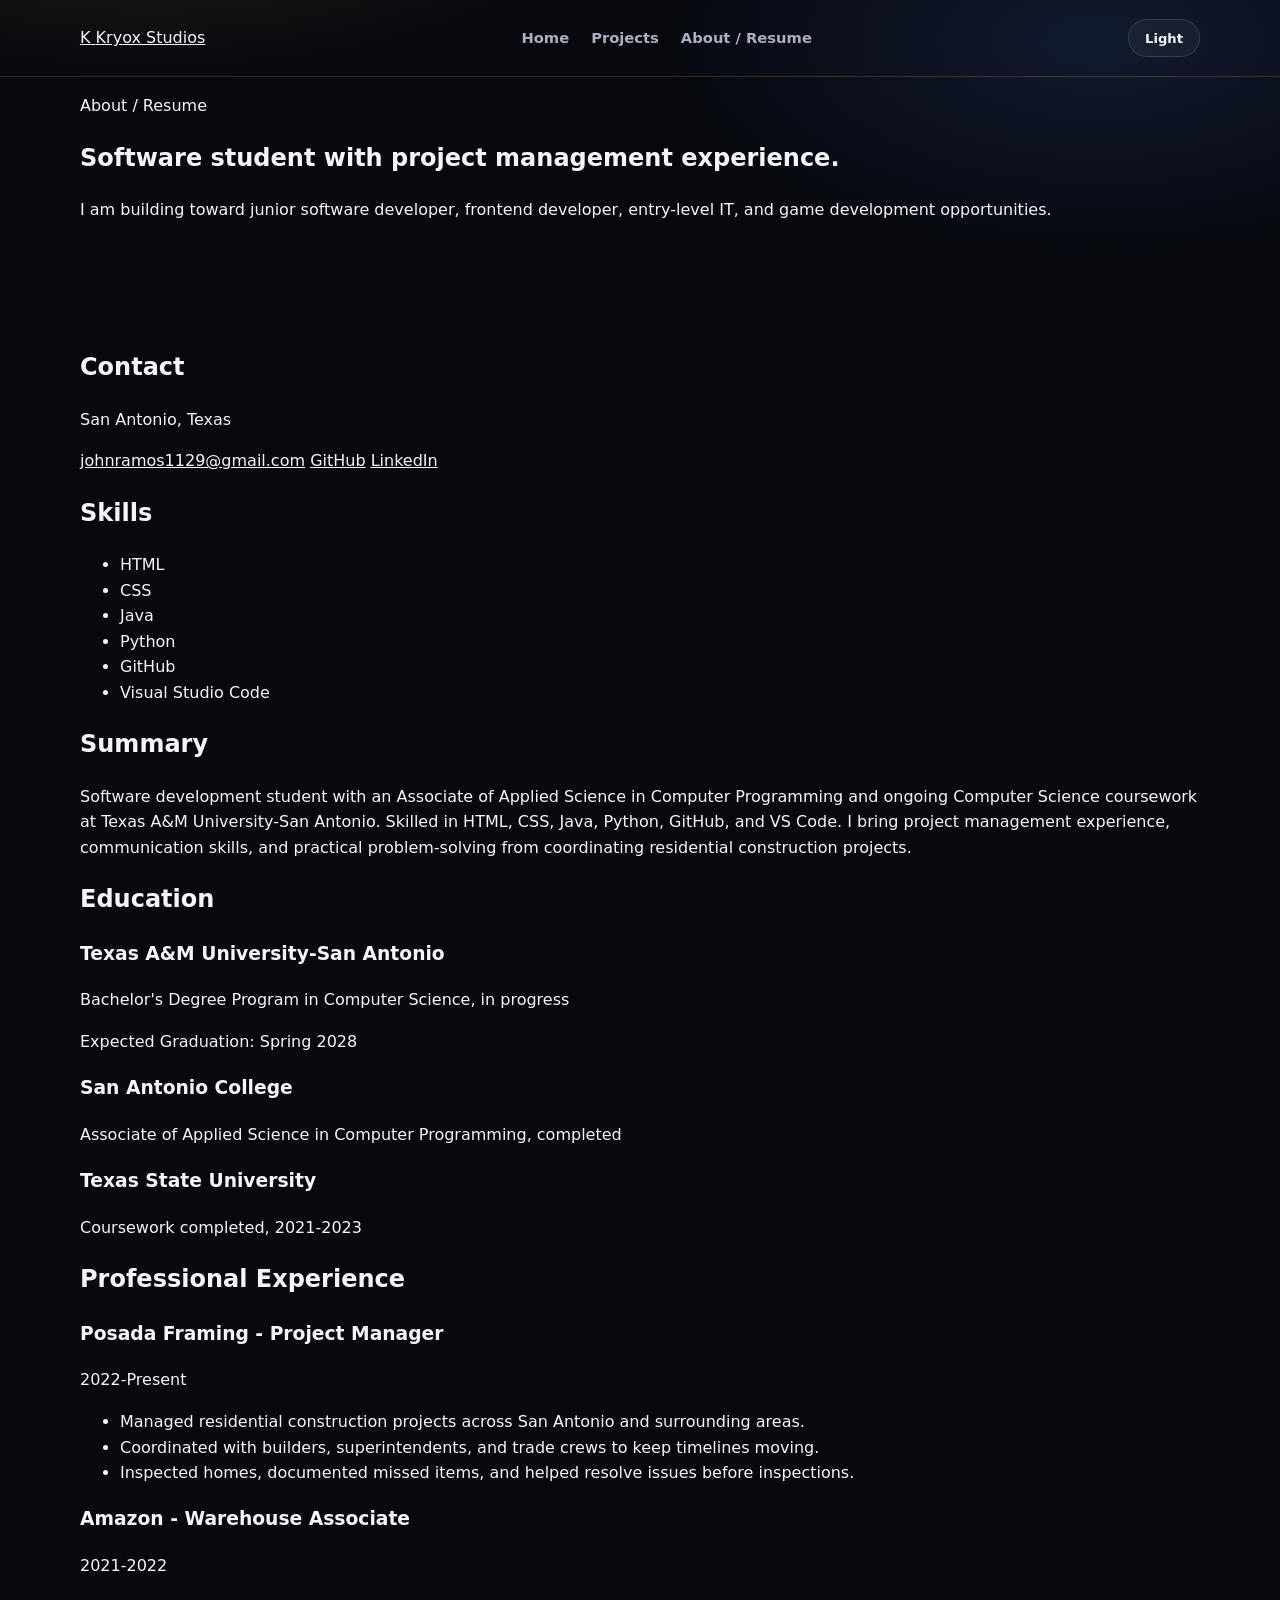
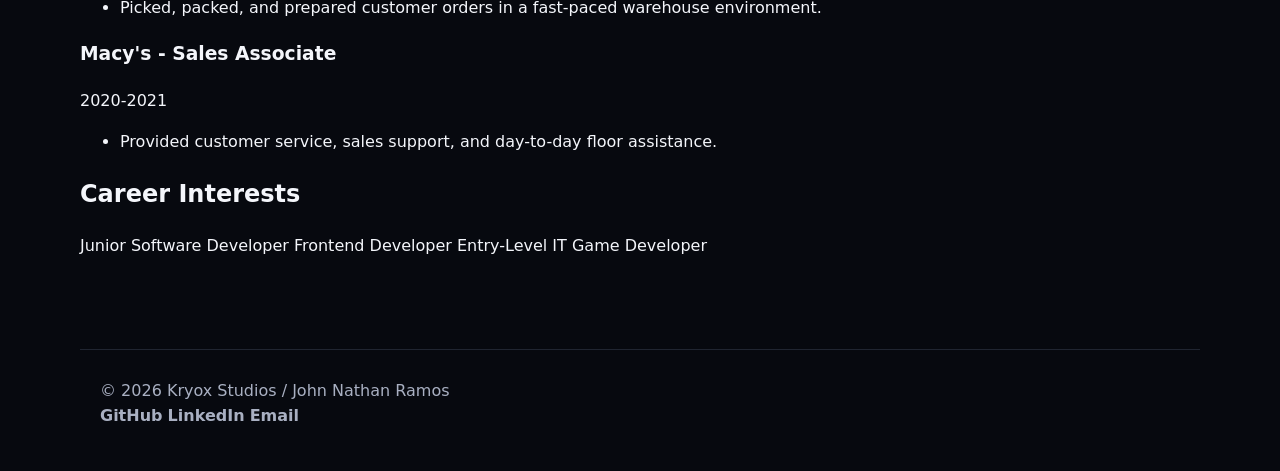
==== about.html @ 295abfc6 "Add Kryox about resume page" ====
<!DOCTYPE html>
<html lang="en">
<head>
  <meta charset="UTF-8" />
  <meta name="viewport" content="width=device-width, initial-scale=1.0" />
  <title>Kryox Studios | About / Resume</title>
  <meta
    name="description"
    content="About and resume page for John Nathan Ramos, including education, skills, projects, and professional experience."
  />
  <link rel="stylesheet" href="styles.css" />
</head>

<body>
  <header class="site-header">
    <nav class="nav" aria-label="Primary navigation">
      <a class="brand" href="index.html">
        <span class="brand-mark">K</span>
        <span>Kryox Studios</span>
      </a>

      <div class="nav-links">
        <a href="index.html">Home</a>
        <a href="projects.html">Projects</a>
        <a class="active" href="about.html">About / Resume</a>
      </div>

      <button class="theme-toggle" id="themeToggle" type="button" aria-label="Switch to light theme">
        <span id="themeLabel">Light</span>
      </button>
    </nav>
  </header>

  <main>
    <section class="page-hero">
      <div class="container narrow">
        <p class="eyebrow">About / Resume</p>
        <h1>Software student with project management experience.</h1>
        <p class="lead">
          I am building toward junior software developer, frontend developer, entry-level IT,
          and game development opportunities.
        </p>
      </div>
    </section>

    <section class="section">
      <div class="container resume-layout">
        <aside class="resume-side">
          <div class="resume-card">
            <h2>Contact</h2>
            <p>San Antonio, Texas</p>
            <a href="mailto:johnramos1129@gmail.com">johnramos1129@gmail.com</a>
            <a href="https://github.com/NathanR33333" target="_blank" rel="noreferrer">GitHub</a>
            <a href="https://www.linkedin.com/in/johnramos1927/" target="_blank" rel="noreferrer">LinkedIn</a>
          </div>

          <div class="resume-card">
            <h2>Skills</h2>
            <ul class="clean-list">
              <li>HTML</li>
              <li>CSS</li>
              <li>Java</li>
              <li>Python</li>
              <li>GitHub</li>
              <li>Visual Studio Code</li>
            </ul>
          </div>
        </aside>

        <div class="resume-main">
          <section class="resume-section">
            <h2>Summary</h2>
            <p>
              Software development student with an Associate of Applied Science in Computer
              Programming and ongoing Computer Science coursework at Texas A&amp;M
              University-San Antonio. Skilled in HTML, CSS, Java, Python, GitHub, and VS Code.
              I bring project management experience, communication skills, and practical
              problem-solving from coordinating residential construction projects.
            </p>
          </section>

          <section class="resume-section">
            <h2>Education</h2>
            <div class="resume-item">
              <h3>Texas A&amp;M University-San Antonio</h3>
              <p>Bachelor's Degree Program in Computer Science, in progress</p>
              <p>Expected Graduation: Spring 2028</p>
            </div>
            <div class="resume-item">
              <h3>San Antonio College</h3>
              <p>Associate of Applied Science in Computer Programming, completed</p>
            </div>
            <div class="resume-item">
              <h3>Texas State University</h3>
              <p>Coursework completed, 2021-2023</p>
            </div>
          </section>

          <section class="resume-section">
            <h2>Professional Experience</h2>
            <div class="resume-item">
              <h3>Posada Framing - Project Manager</h3>
              <p>2022-Present</p>
              <ul>
                <li>Managed residential construction projects across San Antonio and surrounding areas.</li>
                <li>Coordinated with builders, superintendents, and trade crews to keep timelines moving.</li>
                <li>Inspected homes, documented missed items, and helped resolve issues before inspections.</li>
              </ul>
            </div>
            <div class="resume-item">
              <h3>Amazon - Warehouse Associate</h3>
              <p>2021-2022</p>
              <ul>
                <li>Picked, packed, and prepared customer orders in a fast-paced warehouse environment.</li>
              </ul>
            </div>
            <div class="resume-item">
              <h3>Macy's - Sales Associate</h3>
              <p>2020-2021</p>
              <ul>
                <li>Provided customer service, sales support, and day-to-day floor assistance.</li>
              </ul>
            </div>
          </section>

          <section class="resume-section">
            <h2>Career Interests</h2>
            <div class="tag-list">
              <span>Junior Software Developer</span>
              <span>Frontend Developer</span>
              <span>Entry-Level IT</span>
              <span>Game Developer</span>
            </div>
          </section>
        </div>
      </div>
    </section>
  </main>

  <footer class="footer">
    <div class="container footer-inner">
      <p>&copy; <span id="year"></span> Kryox Studios / John Nathan Ramos</p>
      <div class="footer-links">
        <a href="https://github.com/NathanR33333" target="_blank" rel="noreferrer">GitHub</a>
        <a href="https://www.linkedin.com/in/johnramos1927/" target="_blank" rel="noreferrer">LinkedIn</a>
        <a href="mailto:johnramos1129@gmail.com">Email</a>
      </div>
    </div>
  </footer>

  <script src="script.js"></script>
</body>
</html>
---- styles.css ----
:root {
  color-scheme: dark;
  --bg: #07090f;
  --bg-alt: #0b0f19;
  --panel: #101522;
  --panel-strong: #151b2b;
  --text: #f4f6fb;
  --muted: #a9b0c2;
  --soft: #747d95;
  --border: rgba(212, 175, 55, 0.2);
  --border-cool: rgba(129, 148, 186, 0.2);
  --brand: #d4af37;
  --brand-bright: #f1cf68;
  --brand-soft: rgba(212, 175, 55, 0.14);
  --blue: #74a3ff;
  --green: #76d6a2;
  --shadow: 0 24px 80px rgba(0, 0, 0, 0.34);
}

:root.light {
  color-scheme: light;
  --bg: #f8fafc;
  --bg-alt: #eef2f7;
  --panel: #ffffff;
  --panel-strong: #f4f7fb;
  --text: #111827;
  --muted: #4b5563;
  --soft: #6b7280;
  --border: rgba(184, 155, 47, 0.28);
  --border-cool: rgba(45, 55, 72, 0.12);
  --brand: #a9811d;
  --brand-bright: #c79a24;
  --brand-soft: rgba(184, 155, 47, 0.14);
  --blue: #315cbd;
  --green: #178658;
  --shadow: 0 18px 50px rgba(15, 23, 42, 0.12);
}

* {
  box-sizing: border-box;
}

html {
  scroll-behavior: smooth;
}

body {
  margin: 0;
  background:
    radial-gradient(900px 420px at 12% -8%, rgba(212, 175, 55, 0.17), transparent 58%),
    radial-gradient(780px 380px at 86% 2%, rgba(74, 113, 215, 0.16), transparent 56%),
    var(--bg);
  color: var(--text);
  font-family: Inter, ui-sans-serif, system-ui, -apple-system, BlinkMacSystemFont, "Segoe UI", sans-serif;
  line-height: 1.6;
  text-rendering: optimizeLegibility;
}

a {
  color: inherit;
}

.container,
.nav,
.hero,
.footer {
  width: min(1120px, calc(100% - 40px));
  margin-inline: auto;
}

.site-header {
  border-bottom: 1px solid var(--border);
}

.nav {
  min-height: 76px;
  display: flex;
  align-items: center;
  justify-content: space-between;
  gap: 20px;
}

.logo {
  display: inline-flex;
  align-items: center;
  gap: 10px;
  color: var(--text);
  font-size: 0.9rem;
  font-weight: 900;
  letter-spacing: 0.12em;
  text-decoration: none;
  text-transform: uppercase;
}

.logo-mark {
  width: 34px;
  height: 34px;
  display: grid;
  place-items: center;
  border: 1px solid var(--border);
  border-radius: 10px;
  background: linear-gradient(145deg, var(--brand-bright), var(--brand));
  color: #111827;
  box-shadow: 0 10px 28px rgba(212, 175, 55, 0.18);
}

.nav-links {
  display: flex;
  align-items: center;
  gap: 22px;
}

.nav-links a,
.text-link {
  color: var(--muted);
  font-size: 0.92rem;
  font-weight: 800;
  text-decoration: none;
}

.nav-links a:hover,
.text-link:hover {
  color: var(--brand-bright);
}

.theme-toggle {
  min-width: 72px;
  min-height: 38px;
  border: 1px solid var(--border);
  border-radius: 999px;
  background: rgba(255, 255, 255, 0.04);
  color: var(--text);
  cursor: pointer;
  font: inherit;
  font-size: 0.82rem;
  font-weight: 900;
}

.theme-toggle:hover {
  background: var(--brand-soft);
}

.hero {
  min-height: calc(100vh - 76px);
  display: grid;
  grid-template-columns: minmax(0, 1.05fr) minmax(340px, 0.95fr);
  align-items: center;
  gap: 56px;
  padding-block: 72px;
}

.hero-copy {
  display: grid;
  gap: 22px;
}

.studio-line,
.section-kicker {
  margin: 0;
  color: var(--brand-bright);
  font-size: 0.78rem;
  font-weight: 900;
  letter-spacing: 0.18em;
  text-transform: uppercase;
}

.hero h1 {
  margin: 0;
  max-width: 11ch;
  font-size: clamp(3.3rem, 8vw, 6.8rem);
  line-height: 0.92;
  letter-spacing: -0.045em;
}

.hero-text {
  max-width: 64ch;
  margin: 0;
  color: var(--muted);
  font-size: 1.08rem;
}

.hero-actions,
.card-actions,
.contact-links {
  display: flex;
  align-items: center;
  flex-wrap: wrap;
  gap: 12px;
}

.btn {
  display: inline-flex;
  align-items: center;
  justify-content: center;
  min-height: 44px;
  border-radius: 999px;
  padding: 0.78rem 1.12rem;
  border: 1px solid transparent;
  font-size: 0.9rem;
  font-weight: 900;
  text-decoration: none;
  transition: transform 180ms ease, border-color 180ms ease, background 180ms ease;
}

.btn:hover {
  transform: translateY(-2px);
}

.btn-primary {
  background: linear-gradient(145deg, var(--brand-bright), var(--brand));
  color: #111827;
  box-shadow: 0 18px 44px rgba(212, 175, 55, 0.2);
}

.btn-secondary {
  border-color: var(--border);
  background: rgba(255, 255, 255, 0.035);
  color: var(--text);
}

.btn-secondary:hover {
  background: var(--brand-soft);
}

.btn-small {
  min-height: 38px;
  padding: 0.58rem 0.9rem;
  font-size: 0.82rem;
}

.studio-board {
  border: 1px solid var(--border);
  border-radius: 28px;
  background:
    linear-gradient(180deg, rgba(255, 255, 255, 0.08), rgba(255, 255, 255, 0.02)),
    var(--panel);
  box-shadow: var(--shadow);
  overflow: hidden;
}

.board-header {
  min-height: 54px;
  display: flex;
  align-items: center;
  gap: 10px;
  padding: 0 18px;
  border-bottom: 1px solid var(--border-cool);
  color: var(--muted);
  font-size: 0.82rem;
  font-weight: 900;
}

.board-dot {
  width: 10px;
  height: 10px;
  border-radius: 50%;
  background: var(--green);
  box-shadow: 0 0 18px rgba(118, 214, 162, 0.55);
}

.board-grid {
  display: grid;
  grid-template-columns: repeat(2, minmax(0, 1fr));
  gap: 14px;
  padding: 18px;
}

.board-card {
  min-height: 142px;
  display: flex;
  flex-direction: column;
  justify-content: flex-end;
  gap: 7px;
  border: 1px solid var(--border-cool);
  border-radius: 18px;
  padding: 16px;
  background: rgba(255, 255, 255, 0.035);
}

.board-card-featured {
  grid-row: span 2;
  min-height: 298px;
  background:
    linear-gradient(145deg, rgba(212, 175, 55, 0.22), rgba(116, 163, 255, 0.08)),
    rgba(255, 255, 255, 0.035);
}

.board-label {
  color: var(--brand-bright);
  font-size: 0.72rem;
  font-weight: 900;
  letter-spacing: 0.12em;
  text-transform: uppercase;
}

.board-card strong {
  font-size: 1.24rem;
  line-height: 1.1;
}

.board-card p {
  margin: 0;
  color: var(--muted);
  font-size: 0.92rem;
}

.section {
  padding-block: 90px;
}

.section-alt,
.section-intro {
  background:
    linear-gradient(180deg, rgba(255, 255, 255, 0.02), transparent),
    var(--bg-alt);
  border-block: 1px solid var(--border-cool);
}

.overview {
  display: grid;
  grid-template-columns: repeat(3, minmax(0, 1fr));
  gap: 18px;
  padding-block: 30px;
}

.overview div {
  padding: 10px 0;
}

.metric-value {
  display: block;
  color: var(--brand-bright);
  font-size: clamp(2rem, 5vw, 3.2rem);
  font-weight: 950;
  line-height: 1;
}

.metric-label {
  display: block;
  margin-top: 8px;
  color: var(--muted);
  font-weight: 800;
}

.section-head {
  max-width: 760px;
  margin-bottom: 36px;
}

.section-head h2,
.contact-card h2 {
  margin: 10px 0 0;
  font-size: clamp(2rem, 4vw, 3.4rem);
  line-height: 1.02;
  letter-spacing: -0.04em;
}

.section-head p:last-child {
  margin: 16px 0 0;
  color: var(--muted);
  font-size: 1.02rem;
}

.project-grid {
  display: grid;
  grid-template-columns: repeat(2, minmax(0, 1fr));
  gap: 18px;
}

.project-card,
.work-row,
.skills-panel,
.contact-card {
  border: 1px solid var(--border-cool);
  border-radius: 22px;
  background: var(--panel);
  box-shadow: var(--shadow);
}

.project-card {
  display: grid;
  overflow: hidden;
}

.project-card-large {
  grid-row: span 2;
}

.project-media {
  min-height: 210px;
  display: flex;
  align-items: flex-end;
  padding: 20px;
  color: #ffffff;
  font-size: 1.2rem;
  font-weight: 950;
  letter-spacing: -0.03em;
  position: relative;
  overflow: hidden;
}

.project-media::before {
  content: "";
  position: absolute;
  inset: 0;
  opacity: 0.92;
}

.project-media span {
  position: relative;
  z-index: 1;
}

.dch-preview::before {
  background:
    linear-gradient(180deg, transparent, rgba(0, 0, 0, 0.68)),
    linear-gradient(135deg, #172033 0%, #243856 45%, #c9a34e 46%, #e4c774 54%, #111827 55%);
}

.portfolio-preview::before {
  background:
    linear-gradient(180deg, transparent, rgba(0, 0, 0, 0.68)),
    radial-gradient(circle at 22% 18%, rgba(212, 175, 55, 0.9), transparent 24%),
    linear-gradient(135deg, #07090f, #18233a 58%, #0f172a);
}

.exchange-preview::before {
  background:
    linear-gradient(180deg, transparent, rgba(0, 0, 0, 0.68)),
    repeating-linear-gradient(135deg, rgba(255,255,255,0.08) 0 2px, transparent 2px 20px),
    linear-gradient(135deg, #12352f, #102238 58%, #d4af37);
}

.project-body {
  display: grid;
  gap: 14px;
  padding: 22px;
}

.project-title-row {
  display: flex;
  align-items: flex-start;
  justify-content: space-between;
  gap: 12px;
}

.project-title-row h3,
.work-row h3,
.skills-panel h3 {
  margin: 0;
  font-size: 1.25rem;
  line-height: 1.18;
  letter-spacing: -0.02em;
}

.project-body p,
.work-row p,
.about-copy p,
.skills-panel p {
  margin: 0;
  color: var(--muted);
}

.project-points {
  margin: 0;
  padding-left: 18px;
  color: var(--muted);
}

.status {
  width: fit-content;
  display: inline-flex;
  align-items: center;
  min-height: 28px;
  border-radius: 999px;
  padding: 0.3rem 0.62rem;
  border: 1px solid var(--border);
  font-size: 0.7rem;
  font-weight: 950;
  letter-spacing: 0.08em;
  text-transform: uppercase;
  white-space: nowrap;
}

.status-complete {
  color: var(--green);
  background: rgba(118, 214, 162, 0.09);
  border-color: rgba(118, 214, 162, 0.22);
}

.status-progress {
  color: var(--brand-bright);
  background: var(--brand-soft);
}

.work-list {
  display: grid;
  gap: 14px;
}

.work-row {
  display: grid;
  grid-template-columns: minmax(190px, 0.8fr) minmax(0, 1.5fr) auto;
  align-items: center;
  gap: 24px;
  padding: 22px;
}

.work-row div {
  display: grid;
  gap: 10px;
}

.about-layout {
  display: grid;
  grid-template-columns: minmax(240px, 0.85fr) minmax(0, 1.15fr);
  gap: 48px;
}

.about-head {
  margin-bottom: 0;
}

.about-copy {
  display: grid;
  gap: 20px;
}

.skills-panel {
  display: grid;
  grid-template-columns: repeat(3, minmax(0, 1fr));
  gap: 1px;
  overflow: hidden;
  background: var(--border-cool);
}

.skills-panel div {
  padding: 20px;
  background: var(--panel);
}

.skills-panel h3 {
  margin-bottom: 8px;
  font-size: 0.92rem;
}

.contact-section {
  padding-top: 0;
}

.contact-card {
  display: flex;
  align-items: center;
  justify-content: space-between;
  gap: 28px;
  padding: 34px;
}

.contact-card h2 {
  font-size: clamp(1.8rem, 4vw, 2.8rem);
}

.contact-links {
  justify-content: flex-end;
}

.contact-links a {
  border: 1px solid var(--border);
  border-radius: 999px;
  padding: 0.7rem 0.95rem;
  color: var(--text);
  font-weight: 900;
  text-decoration: none;
}

.contact-links a:hover {
  background: var(--brand-soft);
}

.footer {
  display: flex;
  justify-content: space-between;
  gap: 16px;
  padding-block: 28px 42px;
  border-top: 1px solid var(--border-cool);
  color: var(--muted);
}

.footer p {
  margin: 0;
}

.footer a {
  color: var(--muted);
  font-weight: 900;
  text-decoration: none;
}

.footer a:hover {
  color: var(--brand-bright);
}

@media (max-width: 900px) {
  .container,
  .nav,
  .hero,
  .footer {
    width: min(100% - 28px, 1120px);
  }

  .nav {
    min-height: 68px;
  }

  .nav-links {
    display: none;
  }

  .hero {
    min-height: auto;
    grid-template-columns: 1fr;
    gap: 34px;
    padding-block: 48px;
  }

  .hero h1 {
    max-width: 12ch;
  }

  .overview,
  .project-grid,
  .about-layout,
  .skills-panel {
    grid-template-columns: 1fr;
  }

  .section {
    padding-block: 64px;
  }

  .work-row,
  .contact-card {
    grid-template-columns: 1fr;
    align-items: flex-start;
  }

  .work-row {
    display: grid;
  }

  .contact-card {
    display: grid;
  }

  .contact-links {
    justify-content: flex-start;
  }
}

@media (max-width: 560px) {
  .logo {
    font-size: 0.78rem;
  }

  .theme-toggle {
    min-width: 64px;
  }

  .board-grid {
    grid-template-columns: 1fr;
  }

  .board-card-featured {
    min-height: 180px;
  }

  .project-title-row {
    flex-direction: column;
  }

  .hero-actions,
  .card-actions,
  .contact-links {
    align-items: stretch;
    flex-direction: column;
  }

  .btn,
  .contact-links a {
    width: 100%;
  }
}
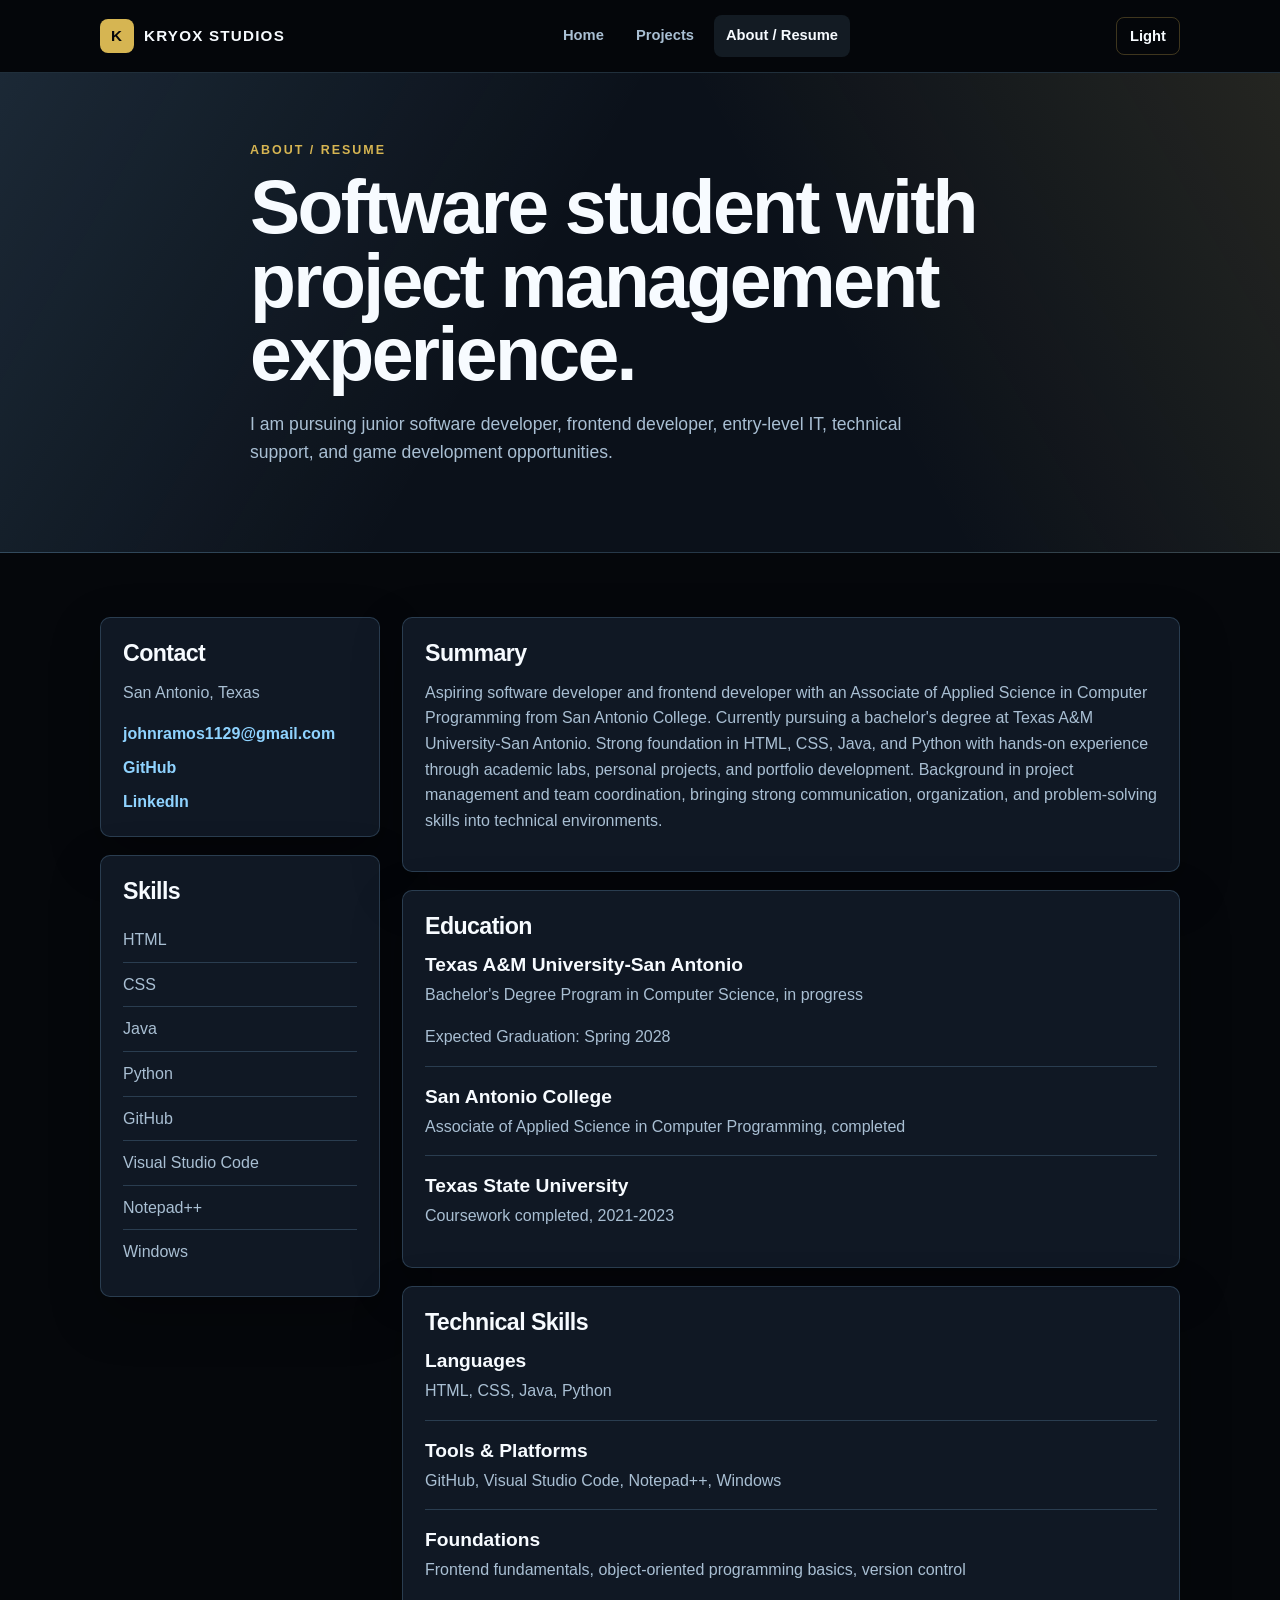
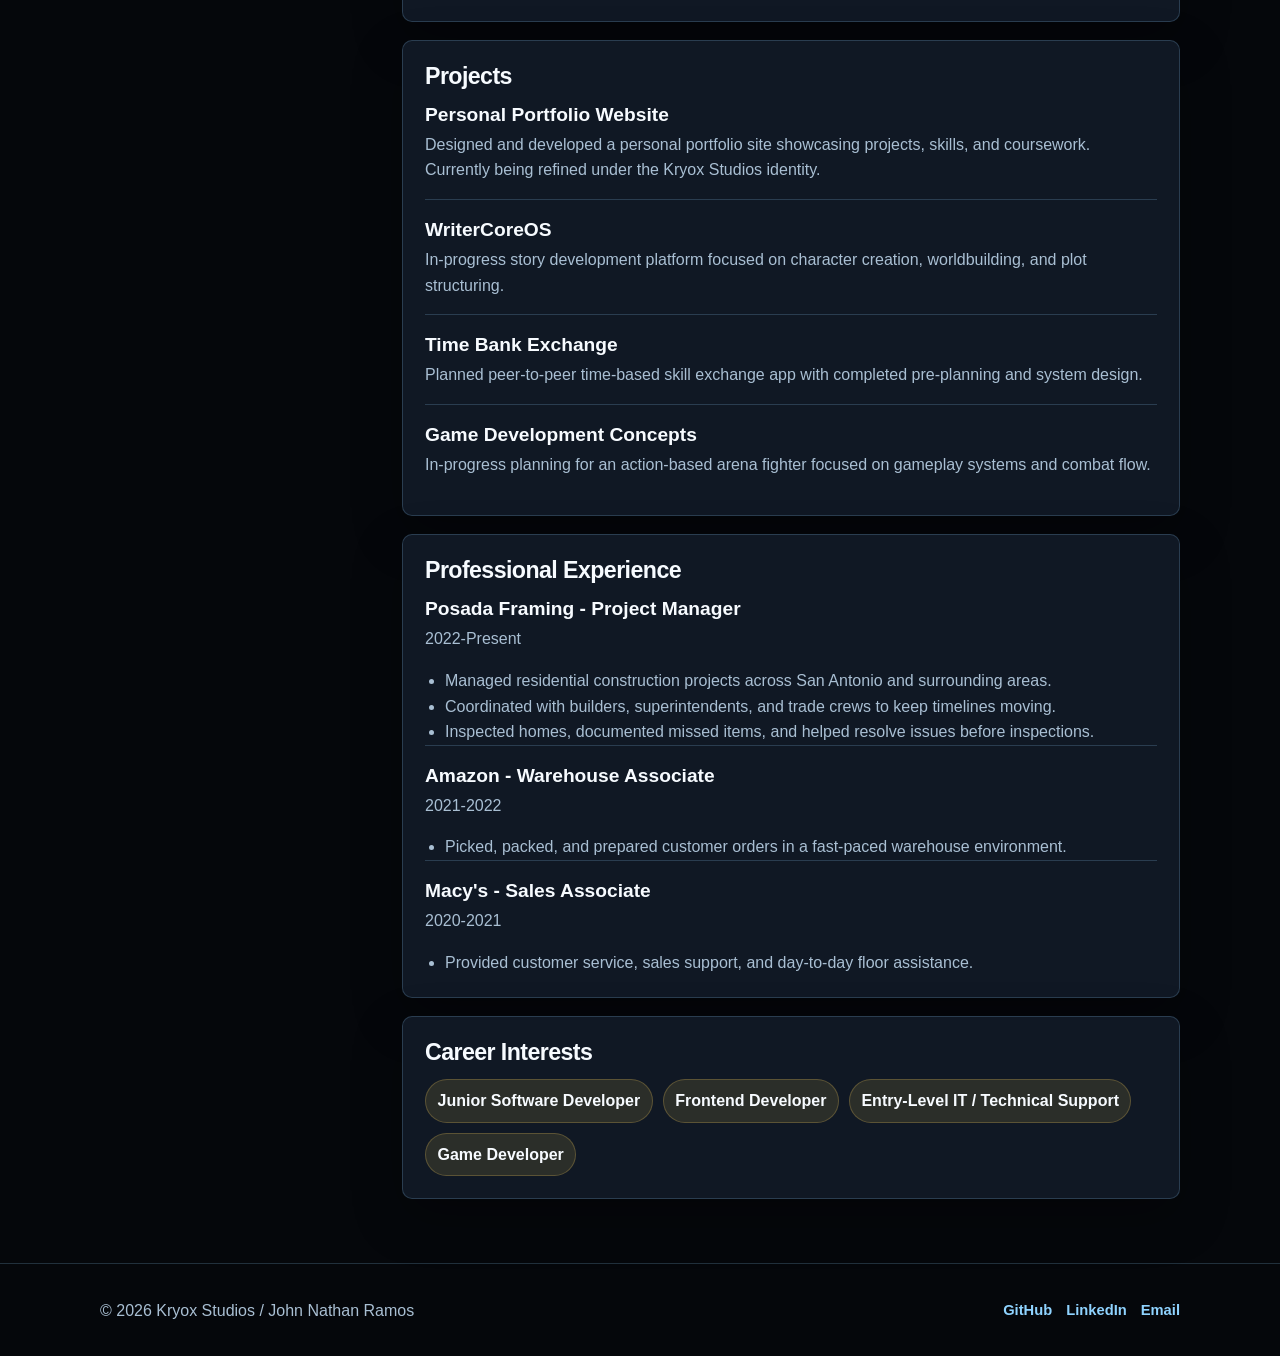
==== commit 833f370d: "Align Kryox resume page with resume" ====
--- a/about.html
+++ b/about.html
@@ -37,8 +37,8 @@
         <p class="eyebrow">About / Resume</p>
         <h1>Software student with project management experience.</h1>
         <p class="lead">
-          I am building toward junior software developer, frontend developer, entry-level IT,
-          and game development opportunities.
+          I am pursuing junior software developer, frontend developer, entry-level IT,
+          technical support, and game development opportunities.
         </p>
       </div>
     </section>
@@ -63,6 +63,8 @@
               <li>Python</li>
               <li>GitHub</li>
               <li>Visual Studio Code</li>
+              <li>Notepad++</li>
+              <li>Windows</li>
             </ul>
           </div>
         </aside>
@@ -71,11 +73,13 @@
           <section class="resume-section">
             <h2>Summary</h2>
             <p>
-              Software development student with an Associate of Applied Science in Computer
-              Programming and ongoing Computer Science coursework at Texas A&amp;M
-              University-San Antonio. Skilled in HTML, CSS, Java, Python, GitHub, and VS Code.
-              I bring project management experience, communication skills, and practical
-              problem-solving from coordinating residential construction projects.
+              Aspiring software developer and frontend developer with an Associate of Applied
+              Science in Computer Programming from San Antonio College. Currently pursuing a
+              bachelor's degree at Texas A&amp;M University-San Antonio. Strong foundation in
+              HTML, CSS, Java, and Python with hands-on experience through academic labs,
+              personal projects, and portfolio development. Background in project management
+              and team coordination, bringing strong communication, organization, and
+              problem-solving skills into technical environments.
             </p>
           </section>
 
@@ -93,6 +97,54 @@
             <div class="resume-item">
               <h3>Texas State University</h3>
               <p>Coursework completed, 2021-2023</p>
+            </div>
+          </section>
+
+          <section class="resume-section">
+            <h2>Technical Skills</h2>
+            <div class="resume-item">
+              <h3>Languages</h3>
+              <p>HTML, CSS, Java, Python</p>
+            </div>
+            <div class="resume-item">
+              <h3>Tools &amp; Platforms</h3>
+              <p>GitHub, Visual Studio Code, Notepad++, Windows</p>
+            </div>
+            <div class="resume-item">
+              <h3>Foundations</h3>
+              <p>Frontend fundamentals, object-oriented programming basics, version control</p>
+            </div>
+          </section>
+
+          <section class="resume-section">
+            <h2>Projects</h2>
+            <div class="resume-item">
+              <h3>Personal Portfolio Website</h3>
+              <p>
+                Designed and developed a personal portfolio site showcasing projects, skills,
+                and coursework. Currently being refined under the Kryox Studios identity.
+              </p>
+            </div>
+            <div class="resume-item">
+              <h3>WriterCoreOS</h3>
+              <p>
+                In-progress story development platform focused on character creation,
+                worldbuilding, and plot structuring.
+              </p>
+            </div>
+            <div class="resume-item">
+              <h3>Time Bank Exchange</h3>
+              <p>
+                Planned peer-to-peer time-based skill exchange app with completed
+                pre-planning and system design.
+              </p>
+            </div>
+            <div class="resume-item">
+              <h3>Game Development Concepts</h3>
+              <p>
+                In-progress planning for an action-based arena fighter focused on gameplay
+                systems and combat flow.
+              </p>
             </div>
           </section>
 
@@ -128,7 +180,7 @@
             <div class="tag-list">
               <span>Junior Software Developer</span>
               <span>Frontend Developer</span>
-              <span>Entry-Level IT</span>
+              <span>Entry-Level IT / Technical Support</span>
               <span>Game Developer</span>
             </div>
           </section>
--- a/styles.css
+++ b/styles.css
@@ -1,692 +1,381 @@
 :root {
   color-scheme: dark;
-  --bg: #07090f;
-  --bg-alt: #0b0f19;
-  --panel: #101522;
-  --panel-strong: #151b2b;
-  --text: #f4f6fb;
-  --muted: #a9b0c2;
-  --soft: #747d95;
-  --border: rgba(212, 175, 55, 0.2);
-  --border-cool: rgba(129, 148, 186, 0.2);
-  --brand: #d4af37;
-  --brand-bright: #f1cf68;
-  --brand-soft: rgba(212, 175, 55, 0.14);
-  --blue: #74a3ff;
-  --green: #76d6a2;
-  --shadow: 0 24px 80px rgba(0, 0, 0, 0.34);
+  --black: #05070b;
+  --black-soft: #0b111a;
+  --panel: #101824;
+  --panel-light: #152235;
+  --white: #f7fbff;
+  --text: #eef6ff;
+  --muted: #a9bfd3;
+  --ice: #8fd3ff;
+  --ice-strong: #55bdf7;
+  --gold: #d6b552;
+  --gold-soft: rgba(214, 181, 82, 0.14);
+  --border: rgba(143, 211, 255, 0.2);
+  --gold-border: rgba(214, 181, 82, 0.28);
+  --shadow: 0 18px 50px rgba(0, 0, 0, 0.28);
 }
 
 :root.light {
   color-scheme: light;
-  --bg: #f8fafc;
-  --bg-alt: #eef2f7;
+  --black: #f7fbff;
+  --black-soft: #edf6ff;
   --panel: #ffffff;
-  --panel-strong: #f4f7fb;
-  --text: #111827;
-  --muted: #4b5563;
-  --soft: #6b7280;
-  --border: rgba(184, 155, 47, 0.28);
-  --border-cool: rgba(45, 55, 72, 0.12);
-  --brand: #a9811d;
-  --brand-bright: #c79a24;
-  --brand-soft: rgba(184, 155, 47, 0.14);
-  --blue: #315cbd;
-  --green: #178658;
-  --shadow: 0 18px 50px rgba(15, 23, 42, 0.12);
+  --panel-light: #f2f8ff;
+  --white: #06101c;
+  --text: #06101c;
+  --muted: #425466;
+  --ice: #1b7fb8;
+  --ice-strong: #075f92;
+  --gold: #9a7419;
+  --gold-soft: rgba(154, 116, 25, 0.12);
+  --border: rgba(7, 95, 146, 0.18);
+  --gold-border: rgba(154, 116, 25, 0.24);
+  --shadow: 0 14px 36px rgba(6, 16, 28, 0.1);
 }
 
-* {
-  box-sizing: border-box;
-}
-
-html {
-  scroll-behavior: smooth;
-}
-
+* { box-sizing: border-box; }
+html { scroll-behavior: smooth; }
 body {
   margin: 0;
-  background:
-    radial-gradient(900px 420px at 12% -8%, rgba(212, 175, 55, 0.17), transparent 58%),
-    radial-gradient(780px 380px at 86% 2%, rgba(74, 113, 215, 0.16), transparent 56%),
-    var(--bg);
+  min-height: 100vh;
+  background: var(--black);
   color: var(--text);
-  font-family: Inter, ui-sans-serif, system-ui, -apple-system, BlinkMacSystemFont, "Segoe UI", sans-serif;
+  font-family: Arial, Helvetica, sans-serif;
   line-height: 1.6;
-  text-rendering: optimizeLegibility;
-}
-
-a {
-  color: inherit;
-}
-
-.container,
-.nav,
-.hero,
-.footer {
-  width: min(1120px, calc(100% - 40px));
+}
+a { color: inherit; }
+.container, .nav {
+  width: min(1080px, calc(100% - 32px));
   margin-inline: auto;
 }
-
+.narrow { max-width: 780px; }
 .site-header {
+  position: sticky;
+  top: 0;
+  z-index: 5;
   border-bottom: 1px solid var(--border);
-}
-
+  background: color-mix(in srgb, var(--black) 88%, transparent);
+  backdrop-filter: blur(14px);
+}
 .nav {
-  min-height: 76px;
+  min-height: 72px;
   display: flex;
   align-items: center;
   justify-content: space-between;
-  gap: 20px;
-}
-
-.logo {
-  display: inline-flex;
-  align-items: center;
+  gap: 18px;
+}
+.brand, .nav-links, .footer-links, .actions {
+  display: flex;
+  align-items: center;
+}
+.brand {
   gap: 10px;
-  color: var(--text);
-  font-size: 0.9rem;
-  font-weight: 900;
-  letter-spacing: 0.12em;
+  color: var(--white);
+  font-size: 0.95rem;
+  font-weight: 800;
+  letter-spacing: 0.08em;
   text-decoration: none;
   text-transform: uppercase;
 }
-
-.logo-mark {
+.brand-mark {
   width: 34px;
   height: 34px;
   display: grid;
   place-items: center;
+  border-radius: 8px;
+  background: var(--gold);
+  color: #05070b;
+  font-weight: 900;
+}
+.nav-links { gap: 8px; }
+.nav-links a, .theme-toggle, .button, .footer-links a {
+  border-radius: 8px;
+  font-size: 0.92rem;
+  font-weight: 700;
+  text-decoration: none;
+}
+.nav-links a {
+  padding: 9px 12px;
+  color: var(--muted);
+}
+.nav-links a:hover, .nav-links a.active {
+  color: var(--white);
+  background: rgba(143, 211, 255, 0.1);
+}
+.theme-toggle {
+  min-height: 38px;
+  padding: 0 13px;
+  border: 1px solid var(--gold-border);
+  background: transparent;
+  color: var(--white);
+  cursor: pointer;
+}
+.theme-toggle:hover { background: var(--gold-soft); }
+.hero, .page-hero {
+  background:
+    linear-gradient(120deg, rgba(143, 211, 255, 0.12), transparent 42%),
+    linear-gradient(240deg, rgba(214, 181, 82, 0.12), transparent 38%),
+    var(--black-soft);
+  border-bottom: 1px solid var(--border);
+}
+.simple-hero { padding: 76px 0; }
+.page-hero { padding: 68px 0; }
+.hero-grid {
+  display: grid;
+  grid-template-columns: minmax(0, 1.25fr) minmax(280px, 0.75fr);
+  gap: 36px;
+  align-items: center;
+}
+.eyebrow {
+  margin: 0 0 10px;
+  color: var(--gold);
+  font-size: 0.78rem;
+  font-weight: 800;
+  letter-spacing: 0.16em;
+  text-transform: uppercase;
+}
+h1, h2, h3, p { margin-top: 0; }
+h1 {
+  max-width: 760px;
+  margin-bottom: 18px;
+  color: var(--white);
+  font-size: clamp(2.5rem, 7vw, 4.7rem);
+  line-height: 0.98;
+  letter-spacing: -0.035em;
+}
+h2 {
+  color: var(--white);
+  font-size: clamp(1.7rem, 4vw, 2.5rem);
+  line-height: 1.12;
+  letter-spacing: -0.025em;
+}
+h3 {
+  color: var(--white);
+  font-size: 1.2rem;
+  line-height: 1.2;
+}
+.lead {
+  max-width: 700px;
+  color: var(--muted);
+  font-size: 1.1rem;
+}
+.actions {
+  gap: 12px;
+  flex-wrap: wrap;
+  margin-top: 26px;
+}
+.button {
+  display: inline-flex;
+  align-items: center;
+  justify-content: center;
+  min-height: 42px;
+  padding: 0.72rem 1rem;
+  border: 1px solid transparent;
+}
+.button.primary {
+  background: var(--ice);
+  color: #06101c;
+}
+.button.secondary {
+  border-color: var(--border);
+  color: var(--white);
+  background: rgba(143, 211, 255, 0.06);
+}
+.button:hover { border-color: var(--gold); }
+.hero-panel, .info-card, .project-card, .resume-card, .resume-section {
   border: 1px solid var(--border);
   border-radius: 10px;
-  background: linear-gradient(145deg, var(--brand-bright), var(--brand));
-  color: #111827;
-  box-shadow: 0 10px 28px rgba(212, 175, 55, 0.18);
-}
-
-.nav-links {
-  display: flex;
-  align-items: center;
+  background: var(--panel);
+  box-shadow: var(--shadow);
+}
+.hero-panel { padding: 24px; }
+.hero-panel h2 {
+  margin-bottom: 14px;
+  font-size: 1.45rem;
+}
+.clean-list {
+  margin: 0;
+  padding: 0;
+  list-style: none;
+}
+.clean-list li {
+  padding: 9px 0;
+  color: var(--muted);
+  border-top: 1px solid var(--border);
+}
+.clean-list li:first-child { border-top: 0; }
+.section { padding: 64px 0; }
+.section-alt {
+  background: var(--black-soft);
+  border-top: 1px solid var(--border);
+  border-bottom: 1px solid var(--border);
+}
+.section-heading {
+  max-width: 740px;
+  margin-bottom: 26px;
+}
+.section-heading h2 { margin-bottom: 10px; }
+.link-grid {
+  display: grid;
+  grid-template-columns: repeat(3, minmax(0, 1fr));
+  gap: 16px;
+}
+.info-card {
+  display: block;
+  min-height: 210px;
+  padding: 22px;
+  text-decoration: none;
+}
+.info-card:hover { border-color: var(--gold); }
+.card-label, .status {
+  display: inline-flex;
+  width: fit-content;
+  margin-bottom: 14px;
+  border-radius: 999px;
+  padding: 0.28rem 0.62rem;
+  font-size: 0.72rem;
+  font-weight: 800;
+  letter-spacing: 0.08em;
+  text-transform: uppercase;
+}
+.card-label {
+  color: var(--ice);
+  border: 1px solid var(--border);
+}
+.info-card p, .project-card p, .resume-card p, .resume-section p, .project-meta dd, .resume-item li {
+  color: var(--muted);
+}
+.project-list {
+  display: grid;
+  gap: 18px;
+}
+.project-list.compact .project-card { grid-template-columns: minmax(0, 1fr) auto; }
+.project-card {
+  display: grid;
+  grid-template-columns: minmax(0, 1.1fr) minmax(220px, 0.9fr) auto;
   gap: 22px;
-}
-
-.nav-links a,
-.text-link {
-  color: var(--muted);
-  font-size: 0.92rem;
+  align-items: start;
+  padding: 22px;
+}
+.status { color: var(--black); }
+.status.complete { background: var(--ice); }
+.status.progress { background: var(--gold); }
+.project-meta {
+  margin: 0;
+  display: grid;
+  gap: 12px;
+}
+.project-meta dt {
+  color: var(--white);
   font-weight: 800;
-  text-decoration: none;
-}
-
-.nav-links a:hover,
-.text-link:hover {
-  color: var(--brand-bright);
-}
-
-.theme-toggle {
-  min-width: 72px;
-  min-height: 38px;
-  border: 1px solid var(--border);
-  border-radius: 999px;
-  background: rgba(255, 255, 255, 0.04);
-  color: var(--text);
-  cursor: pointer;
-  font: inherit;
-  font-size: 0.82rem;
-  font-weight: 900;
-}
-
-.theme-toggle:hover {
-  background: var(--brand-soft);
-}
-
-.hero {
-  min-height: calc(100vh - 76px);
-  display: grid;
-  grid-template-columns: minmax(0, 1.05fr) minmax(340px, 0.95fr);
-  align-items: center;
-  gap: 56px;
-  padding-block: 72px;
-}
-
-.hero-copy {
-  display: grid;
+}
+.project-meta dd { margin: 0; }
+.resume-layout {
+  display: grid;
+  grid-template-columns: 280px minmax(0, 1fr);
   gap: 22px;
-}
-
-.studio-line,
-.section-kicker {
-  margin: 0;
-  color: var(--brand-bright);
-  font-size: 0.78rem;
-  font-weight: 900;
-  letter-spacing: 0.18em;
-  text-transform: uppercase;
-}
-
-.hero h1 {
-  margin: 0;
-  max-width: 11ch;
-  font-size: clamp(3.3rem, 8vw, 6.8rem);
-  line-height: 0.92;
-  letter-spacing: -0.045em;
-}
-
-.hero-text {
-  max-width: 64ch;
-  margin: 0;
-  color: var(--muted);
-  font-size: 1.08rem;
-}
-
-.hero-actions,
-.card-actions,
-.contact-links {
-  display: flex;
-  align-items: center;
-  flex-wrap: wrap;
-  gap: 12px;
-}
-
-.btn {
-  display: inline-flex;
-  align-items: center;
-  justify-content: center;
-  min-height: 44px;
-  border-radius: 999px;
-  padding: 0.78rem 1.12rem;
-  border: 1px solid transparent;
-  font-size: 0.9rem;
-  font-weight: 900;
-  text-decoration: none;
-  transition: transform 180ms ease, border-color 180ms ease, background 180ms ease;
-}
-
-.btn:hover {
-  transform: translateY(-2px);
-}
-
-.btn-primary {
-  background: linear-gradient(145deg, var(--brand-bright), var(--brand));
-  color: #111827;
-  box-shadow: 0 18px 44px rgba(212, 175, 55, 0.2);
-}
-
-.btn-secondary {
-  border-color: var(--border);
-  background: rgba(255, 255, 255, 0.035);
-  color: var(--text);
-}
-
-.btn-secondary:hover {
-  background: var(--brand-soft);
-}
-
-.btn-small {
-  min-height: 38px;
-  padding: 0.58rem 0.9rem;
-  font-size: 0.82rem;
-}
-
-.studio-board {
-  border: 1px solid var(--border);
-  border-radius: 28px;
-  background:
-    linear-gradient(180deg, rgba(255, 255, 255, 0.08), rgba(255, 255, 255, 0.02)),
-    var(--panel);
-  box-shadow: var(--shadow);
-  overflow: hidden;
-}
-
-.board-header {
-  min-height: 54px;
-  display: flex;
-  align-items: center;
-  gap: 10px;
-  padding: 0 18px;
-  border-bottom: 1px solid var(--border-cool);
-  color: var(--muted);
-  font-size: 0.82rem;
-  font-weight: 900;
-}
-
-.board-dot {
-  width: 10px;
-  height: 10px;
-  border-radius: 50%;
-  background: var(--green);
-  box-shadow: 0 0 18px rgba(118, 214, 162, 0.55);
-}
-
-.board-grid {
-  display: grid;
-  grid-template-columns: repeat(2, minmax(0, 1fr));
-  gap: 14px;
-  padding: 18px;
-}
-
-.board-card {
-  min-height: 142px;
-  display: flex;
-  flex-direction: column;
-  justify-content: flex-end;
-  gap: 7px;
-  border: 1px solid var(--border-cool);
-  border-radius: 18px;
-  padding: 16px;
-  background: rgba(255, 255, 255, 0.035);
-}
-
-.board-card-featured {
-  grid-row: span 2;
-  min-height: 298px;
-  background:
-    linear-gradient(145deg, rgba(212, 175, 55, 0.22), rgba(116, 163, 255, 0.08)),
-    rgba(255, 255, 255, 0.035);
-}
-
-.board-label {
-  color: var(--brand-bright);
-  font-size: 0.72rem;
-  font-weight: 900;
-  letter-spacing: 0.12em;
-  text-transform: uppercase;
-}
-
-.board-card strong {
-  font-size: 1.24rem;
-  line-height: 1.1;
-}
-
-.board-card p {
-  margin: 0;
-  color: var(--muted);
-  font-size: 0.92rem;
-}
-
-.section {
-  padding-block: 90px;
-}
-
-.section-alt,
-.section-intro {
-  background:
-    linear-gradient(180deg, rgba(255, 255, 255, 0.02), transparent),
-    var(--bg-alt);
-  border-block: 1px solid var(--border-cool);
-}
-
-.overview {
-  display: grid;
-  grid-template-columns: repeat(3, minmax(0, 1fr));
-  gap: 18px;
-  padding-block: 30px;
-}
-
-.overview div {
-  padding: 10px 0;
-}
-
-.metric-value {
-  display: block;
-  color: var(--brand-bright);
-  font-size: clamp(2rem, 5vw, 3.2rem);
-  font-weight: 950;
-  line-height: 1;
-}
-
-.metric-label {
+  align-items: start;
+}
+.resume-side {
+  display: grid;
+  gap: 18px;
+}
+.resume-card, .resume-section { padding: 22px; }
+.resume-card h2, .resume-section h2 {
+  margin-bottom: 14px;
+  font-size: 1.45rem;
+}
+.resume-card a {
   display: block;
   margin-top: 8px;
-  color: var(--muted);
-  font-weight: 800;
-}
+  color: var(--ice);
+  font-weight: 700;
+  text-decoration: none;
+  overflow-wrap: anywhere;
+}
+.resume-main {
+  display: grid;
+  gap: 18px;
+}
+.resume-item {
+  padding-top: 18px;
+  border-top: 1px solid var(--border);
+}
+.resume-item:first-of-type {
+  padding-top: 0;
+  border-top: 0;
+}
+.resume-item h3 { margin-bottom: 6px; }
+.resume-item ul {
+  margin-bottom: 0;
+  padding-left: 20px;
+}
+.tag-list {
+  display: flex;
+  flex-wrap: wrap;
+  gap: 10px;
+}
+.tag-list span {
+  border: 1px solid var(--gold-border);
+  border-radius: 999px;
+  padding: 0.5rem 0.72rem;
+  color: var(--white);
+  background: var(--gold-soft);
+  font-weight: 700;
+}
+.footer {
+  border-top: 1px solid var(--border);
+  background: var(--black);
+}
+.footer-inner {
+  min-height: 92px;
+  display: flex;
+  align-items: center;
+  justify-content: space-between;
+  gap: 18px;
+  color: var(--muted);
+}
+.footer p { margin-bottom: 0; }
+.footer-links {
+  gap: 14px;
+  flex-wrap: wrap;
+}
+.footer-links a { color: var(--ice); }
 
-.section-head {
-  max-width: 760px;
-  margin-bottom: 36px;
+@media (max-width: 860px) {
+  .nav {
+    min-height: auto;
+    padding: 14px 0;
+    align-items: flex-start;
+    flex-wrap: wrap;
+  }
+  .nav-links {
+    order: 3;
+    width: 100%;
+    overflow-x: auto;
+    padding-top: 4px;
+  }
+  .hero-grid, .link-grid, .project-card, .project-list.compact .project-card, .resume-layout {
+    grid-template-columns: 1fr;
+  }
+  .simple-hero, .page-hero { padding: 52px 0; }
+  .section { padding: 48px 0; }
+  .project-card .button { width: fit-content; }
+  .footer-inner {
+    align-items: flex-start;
+    flex-direction: column;
+    padding: 24px 0;
+  }
 }
 
-.section-head h2,
-.contact-card h2 {
-  margin: 10px 0 0;
-  font-size: clamp(2rem, 4vw, 3.4rem);
-  line-height: 1.02;
-  letter-spacing: -0.04em;
-}
-
-.section-head p:last-child {
-  margin: 16px 0 0;
-  color: var(--muted);
-  font-size: 1.02rem;
-}
-
-.project-grid {
-  display: grid;
-  grid-template-columns: repeat(2, minmax(0, 1fr));
-  gap: 18px;
-}
-
-.project-card,
-.work-row,
-.skills-panel,
-.contact-card {
-  border: 1px solid var(--border-cool);
-  border-radius: 22px;
-  background: var(--panel);
-  box-shadow: var(--shadow);
-}
-
-.project-card {
-  display: grid;
-  overflow: hidden;
-}
-
-.project-card-large {
-  grid-row: span 2;
-}
-
-.project-media {
-  min-height: 210px;
-  display: flex;
-  align-items: flex-end;
-  padding: 20px;
-  color: #ffffff;
-  font-size: 1.2rem;
-  font-weight: 950;
-  letter-spacing: -0.03em;
-  position: relative;
-  overflow: hidden;
-}
-
-.project-media::before {
-  content: "";
-  position: absolute;
-  inset: 0;
-  opacity: 0.92;
-}
-
-.project-media span {
-  position: relative;
-  z-index: 1;
-}
-
-.dch-preview::before {
-  background:
-    linear-gradient(180deg, transparent, rgba(0, 0, 0, 0.68)),
-    linear-gradient(135deg, #172033 0%, #243856 45%, #c9a34e 46%, #e4c774 54%, #111827 55%);
-}
-
-.portfolio-preview::before {
-  background:
-    linear-gradient(180deg, transparent, rgba(0, 0, 0, 0.68)),
-    radial-gradient(circle at 22% 18%, rgba(212, 175, 55, 0.9), transparent 24%),
-    linear-gradient(135deg, #07090f, #18233a 58%, #0f172a);
-}
-
-.exchange-preview::before {
-  background:
-    linear-gradient(180deg, transparent, rgba(0, 0, 0, 0.68)),
-    repeating-linear-gradient(135deg, rgba(255,255,255,0.08) 0 2px, transparent 2px 20px),
-    linear-gradient(135deg, #12352f, #102238 58%, #d4af37);
-}
-
-.project-body {
-  display: grid;
-  gap: 14px;
-  padding: 22px;
-}
-
-.project-title-row {
-  display: flex;
-  align-items: flex-start;
-  justify-content: space-between;
-  gap: 12px;
-}
-
-.project-title-row h3,
-.work-row h3,
-.skills-panel h3 {
-  margin: 0;
-  font-size: 1.25rem;
-  line-height: 1.18;
-  letter-spacing: -0.02em;
-}
-
-.project-body p,
-.work-row p,
-.about-copy p,
-.skills-panel p {
-  margin: 0;
-  color: var(--muted);
-}
-
-.project-points {
-  margin: 0;
-  padding-left: 18px;
-  color: var(--muted);
-}
-
-.status {
-  width: fit-content;
-  display: inline-flex;
-  align-items: center;
-  min-height: 28px;
-  border-radius: 999px;
-  padding: 0.3rem 0.62rem;
-  border: 1px solid var(--border);
-  font-size: 0.7rem;
-  font-weight: 950;
-  letter-spacing: 0.08em;
-  text-transform: uppercase;
-  white-space: nowrap;
-}
-
-.status-complete {
-  color: var(--green);
-  background: rgba(118, 214, 162, 0.09);
-  border-color: rgba(118, 214, 162, 0.22);
-}
-
-.status-progress {
-  color: var(--brand-bright);
-  background: var(--brand-soft);
-}
-
-.work-list {
-  display: grid;
-  gap: 14px;
-}
-
-.work-row {
-  display: grid;
-  grid-template-columns: minmax(190px, 0.8fr) minmax(0, 1.5fr) auto;
-  align-items: center;
-  gap: 24px;
-  padding: 22px;
-}
-
-.work-row div {
-  display: grid;
-  gap: 10px;
-}
-
-.about-layout {
-  display: grid;
-  grid-template-columns: minmax(240px, 0.85fr) minmax(0, 1.15fr);
-  gap: 48px;
-}
-
-.about-head {
-  margin-bottom: 0;
-}
-
-.about-copy {
-  display: grid;
-  gap: 20px;
-}
-
-.skills-panel {
-  display: grid;
-  grid-template-columns: repeat(3, minmax(0, 1fr));
-  gap: 1px;
-  overflow: hidden;
-  background: var(--border-cool);
-}
-
-.skills-panel div {
-  padding: 20px;
-  background: var(--panel);
-}
-
-.skills-panel h3 {
-  margin-bottom: 8px;
-  font-size: 0.92rem;
-}
-
-.contact-section {
-  padding-top: 0;
-}
-
-.contact-card {
-  display: flex;
-  align-items: center;
-  justify-content: space-between;
-  gap: 28px;
-  padding: 34px;
-}
-
-.contact-card h2 {
-  font-size: clamp(1.8rem, 4vw, 2.8rem);
-}
-
-.contact-links {
-  justify-content: flex-end;
-}
-
-.contact-links a {
-  border: 1px solid var(--border);
-  border-radius: 999px;
-  padding: 0.7rem 0.95rem;
-  color: var(--text);
-  font-weight: 900;
-  text-decoration: none;
-}
-
-.contact-links a:hover {
-  background: var(--brand-soft);
-}
-
-.footer {
-  display: flex;
-  justify-content: space-between;
-  gap: 16px;
-  padding-block: 28px 42px;
-  border-top: 1px solid var(--border-cool);
-  color: var(--muted);
-}
-
-.footer p {
-  margin: 0;
-}
-
-.footer a {
-  color: var(--muted);
-  font-weight: 900;
-  text-decoration: none;
-}
-
-.footer a:hover {
-  color: var(--brand-bright);
-}
-
-@media (max-width: 900px) {
-  .container,
-  .nav,
-  .hero,
-  .footer {
-    width: min(100% - 28px, 1120px);
-  }
-
-  .nav {
-    min-height: 68px;
-  }
-
-  .nav-links {
-    display: none;
-  }
-
-  .hero {
-    min-height: auto;
-    grid-template-columns: 1fr;
-    gap: 34px;
-    padding-block: 48px;
-  }
-
-  .hero h1 {
-    max-width: 12ch;
-  }
-
-  .overview,
-  .project-grid,
-  .about-layout,
-  .skills-panel {
-    grid-template-columns: 1fr;
-  }
-
-  .section {
-    padding-block: 64px;
-  }
-
-  .work-row,
-  .contact-card {
-    grid-template-columns: 1fr;
-    align-items: flex-start;
-  }
-
-  .work-row {
-    display: grid;
-  }
-
-  .contact-card {
-    display: grid;
-  }
-
-  .contact-links {
-    justify-content: flex-start;
-  }
-}
-
-@media (max-width: 560px) {
-  .logo {
-    font-size: 0.78rem;
-  }
-
-  .theme-toggle {
-    min-width: 64px;
-  }
-
-  .board-grid {
-    grid-template-columns: 1fr;
-  }
-
-  .board-card-featured {
-    min-height: 180px;
-  }
-
-  .project-title-row {
-    flex-direction: column;
-  }
-
-  .hero-actions,
-  .card-actions,
-  .contact-links {
+@media (max-width: 520px) {
+  .container, .nav { width: min(100% - 24px, 1080px); }
+  .brand { font-size: 0.82rem; }
+  .theme-toggle { min-height: 34px; }
+  .actions, .footer-links {
     align-items: stretch;
     flex-direction: column;
   }
-
-  .btn,
-  .contact-links a {
-    width: 100%;
-  }
-}
+  .button, .project-card .button { width: 100%; }
+}
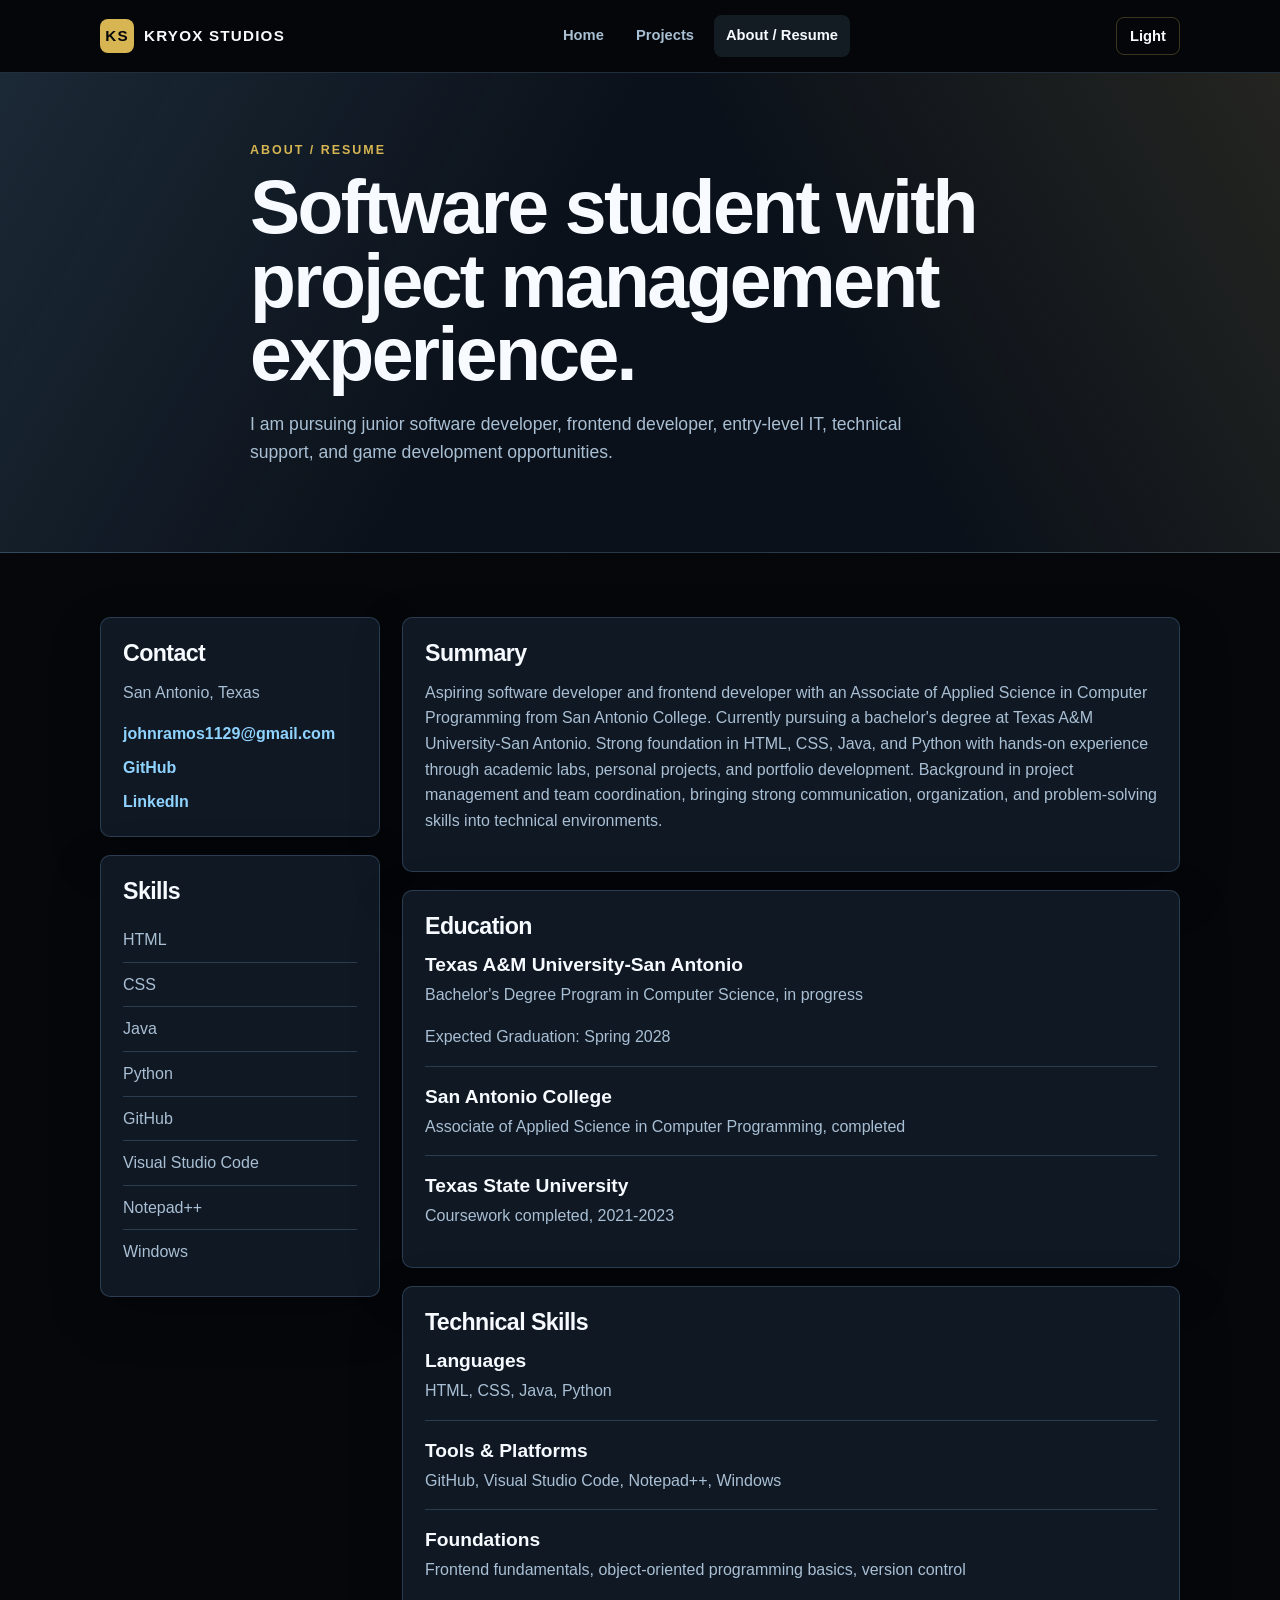
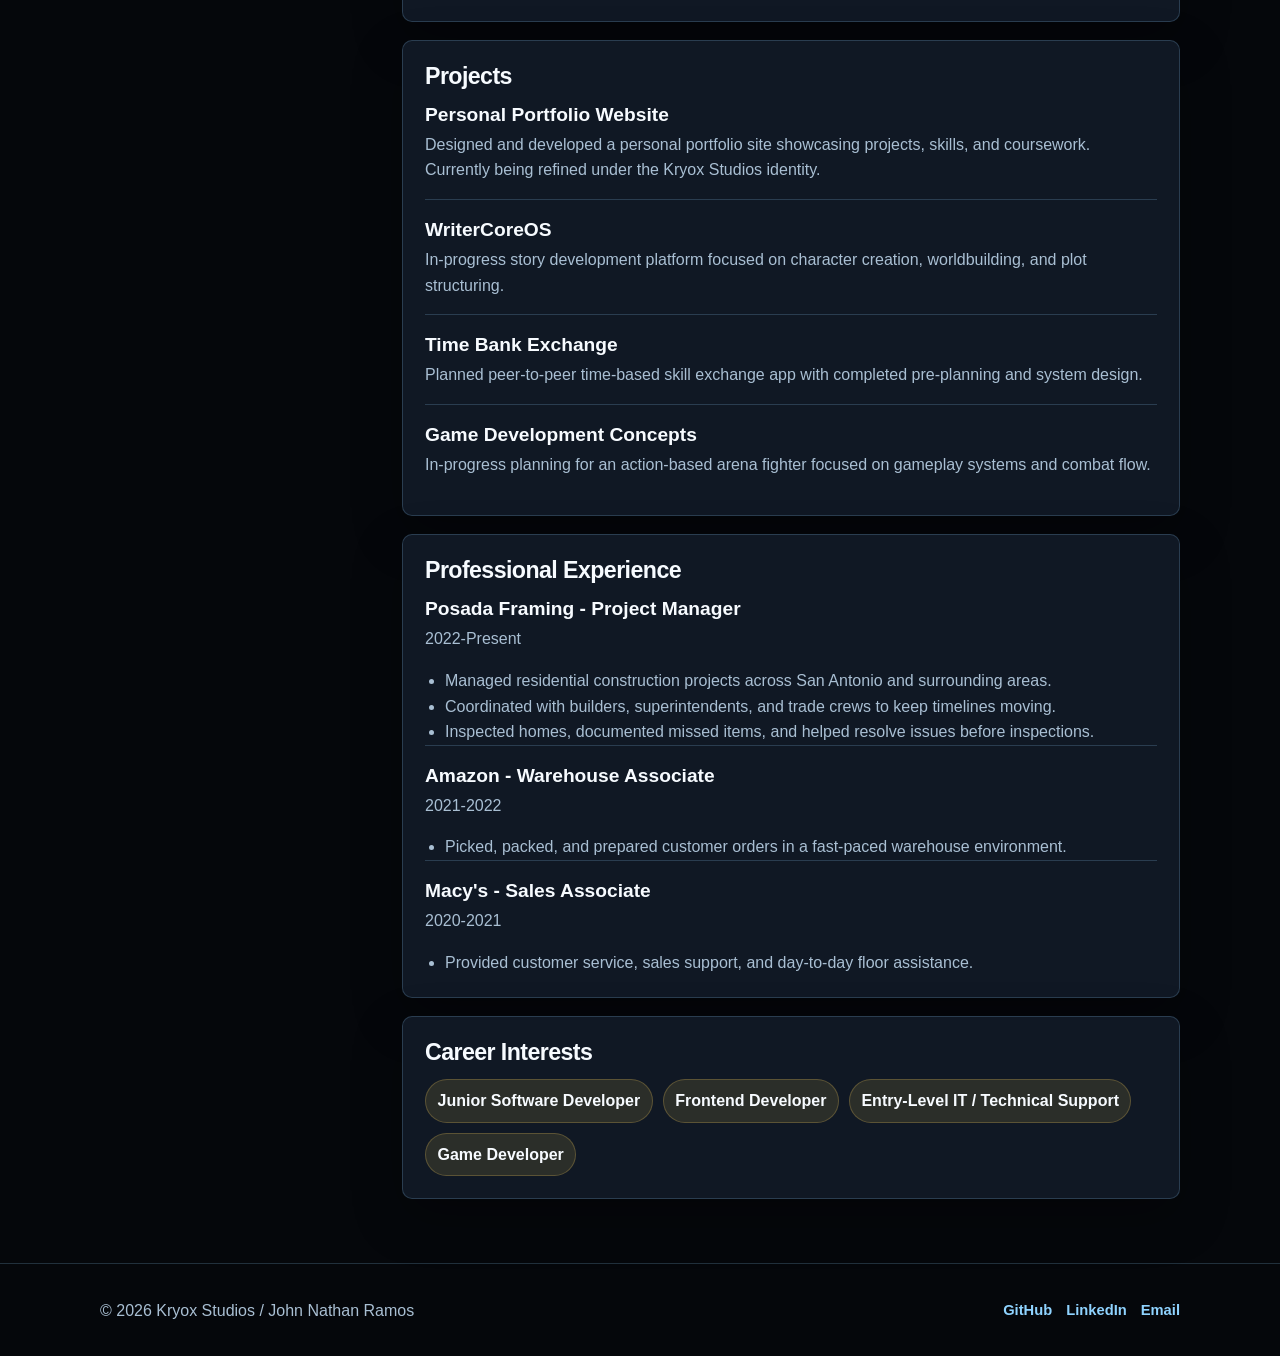
==== commit eb34a999: "Use KS header mark on about page" ====
--- a/about.html
+++ b/about.html
@@ -15,7 +15,7 @@
   <header class="site-header">
     <nav class="nav" aria-label="Primary navigation">
       <a class="brand" href="index.html">
-        <span class="brand-mark">K</span>
+        <span class="brand-mark">KS</span>
         <span>Kryox Studios</span>
       </a>
 
--- a/styles.css
+++ b/styles.css
@@ -260,6 +260,7 @@
 }
 .status { color: var(--black); }
 .status.complete { background: var(--ice); }
+.status.planned { background: var(--white); }
 .status.progress { background: var(--gold); }
 .project-meta {
   margin: 0;
